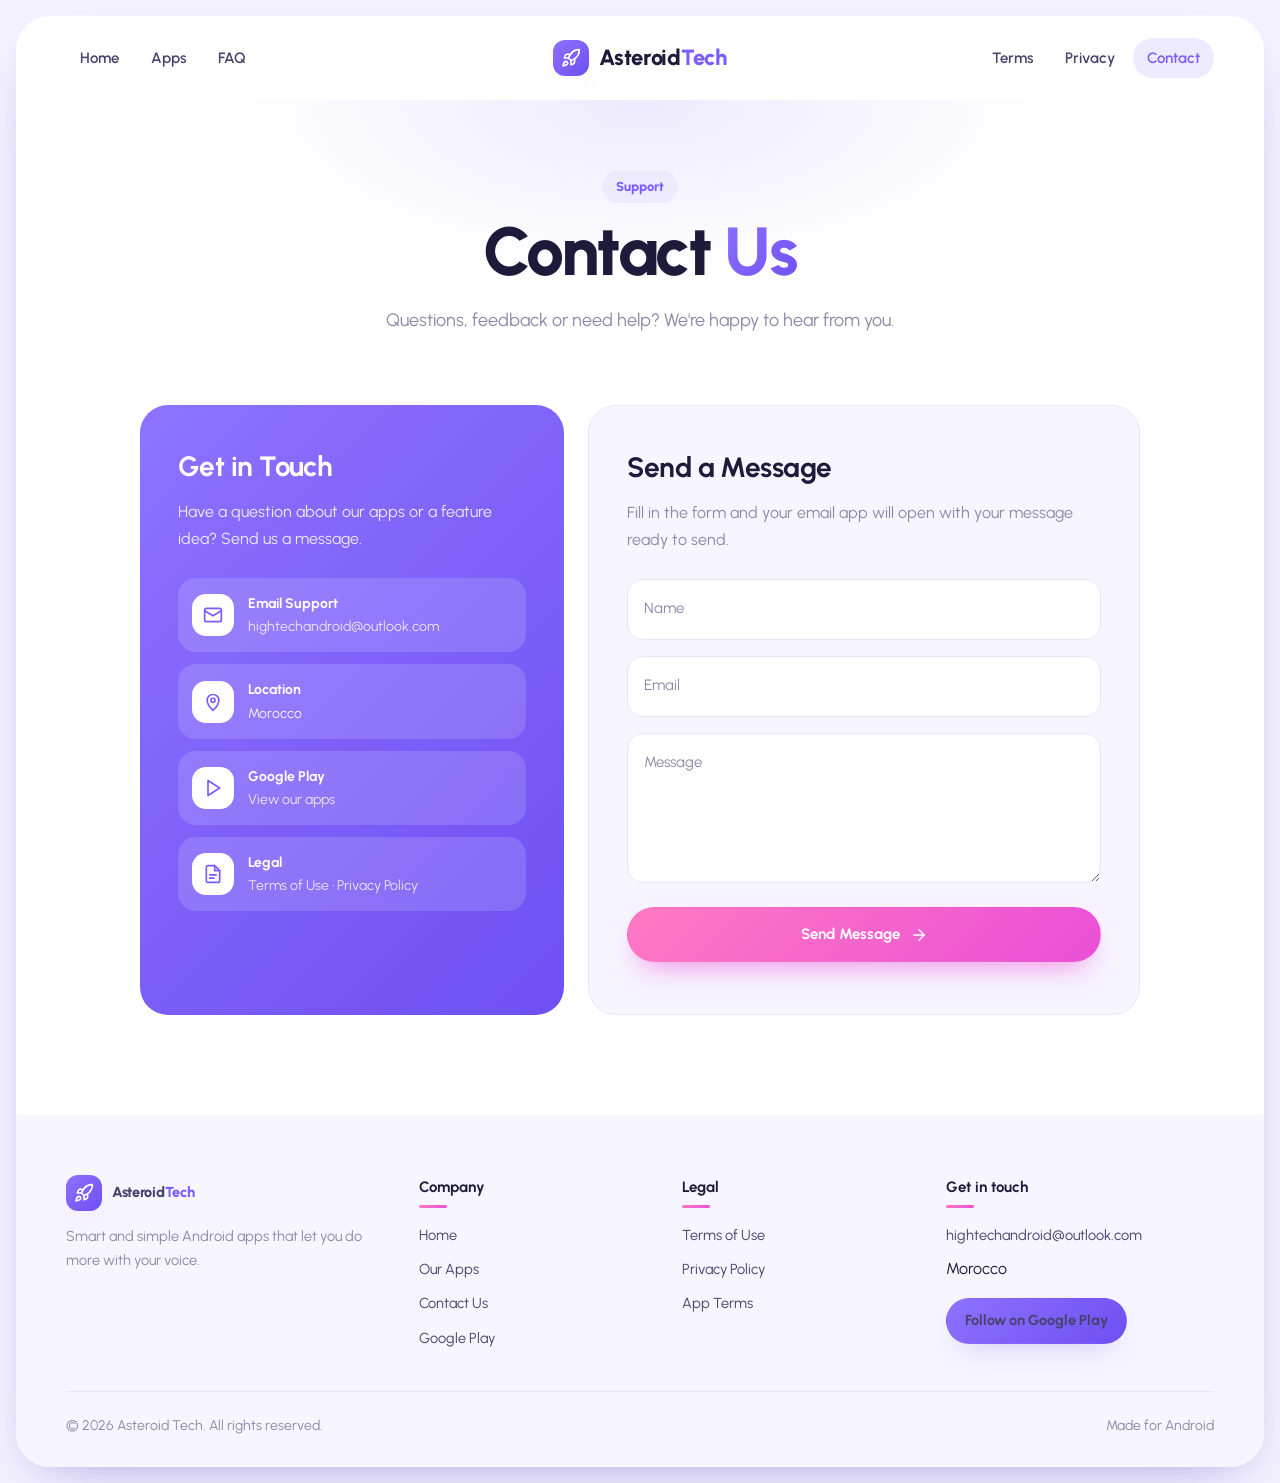
==== contact.html @ f7267354 "Add files via upload" ====
<!DOCTYPE html>
<html lang="en">
<head>
    <meta charset="UTF-8">
    <meta name="viewport" content="width=device-width, initial-scale=1.0">
    <meta name="description" content="Contact Asteroid Tech support.">
    <meta name="theme-color" content="#7b5cff">
    <meta property="og:title" content="Asteroid Tech - Contact Us">
    <meta property="og:description" content="Contact Asteroid Tech support.">
    <meta property="og:type" content="website">
    <title>Asteroid Tech - Contact Us</title>
    <link rel="preconnect" href="https://fonts.googleapis.com">
    <link rel="preconnect" href="https://fonts.gstatic.com" crossorigin>
    <link href="https://fonts.googleapis.com/css2?family=Urbanist:wght@400;500;600;700;800&display=swap" rel="stylesheet">
    <link rel="icon" href="favicon.svg" type="image/svg+xml">
    <link rel="stylesheet" href="style.css">
    <noscript><style>.reveal{opacity:1;transform:none;filter:none}.split .ln>span{transform:none}</style></noscript>
</head>
<body>
<div class="progress"></div>
<div class="frame">

<header>
    <div class="container navbar">
        <nav class="nav-left"><a href="index.html">Home</a><a href="index.html#apps">Apps</a><a href="index.html#faq">FAQ</a></nav>
        <a href="index.html" class="logo" aria-label="Asteroid Tech home"><span class="logo-mark"><svg class="ico" viewBox="0 0 24 24"><path d="M4.5 16.5c-1.5 1.3-2 5-2 5s3.7-.5 5-2c.7-.8.7-2.1-.1-2.9a2.2 2.2 0 0 0-2.9-.1z"/><path d="m12 15-3-3a22 22 0 0 1 2-3.9A12.9 12.9 0 0 1 22 2c0 2.7-.8 7.5-6 11a22.4 22.4 0 0 1-4 2z"/><path d="M9 12H4s.6-3 2-4c1.6-1.1 5 0 5 0M12 15v5s3-.6 4-2c1.1-1.6 0-5 0-5"/></svg></span><span>Asteroid<em>Tech</em></span></a>
        <div class="nav-right"><a href="terms.html">Terms</a><a href="privacy.html">Privacy</a><a href="contact.html" class="active">Contact</a>
            <button class="menu-btn" aria-label="Toggle menu" aria-expanded="false" aria-controls="nav-mobile"><span></span><span></span></button>
        </div>
    </div>
    <nav id="nav-mobile"><ul><li><a href="index.html">Home</a></li><li><a href="index.html#apps">Apps</a></li><li><a href="terms.html">Terms of Use</a></li><li><a href="privacy.html">Privacy Policy</a></li><li><a href="contact.html" class="active">Contact Us</a></li></ul></nav>
</header>

<section class="page-header">
    <span class="eyebrow reveal">Support</span>
    <h1 class="split">Contact <span class="grad">Us</span></h1>
    <p class="reveal" style="--d:.3s">Questions, feedback or need help? We're happy to hear from you.</p>
</section>
<main>
    <section class="contact-section">
        <div class="container contact-wrapper">
            <div class="contact-info reveal">
                <h2>Get in Touch</h2>
                <p>Have a question about our apps or a feature idea? Send us a message.</p>
                <div class="info-item"><span class="ic"><svg class="ico" viewBox="0 0 24 24"><rect x="2" y="4" width="20" height="16" rx="2"/><path d="m22 7-10 6L2 7"/></svg></span><div><h3>Email Support</h3><p><a href="mailto:hightechandroid@outlook.com">hightechandroid@outlook.com</a></p></div></div>
                <div class="info-item"><span class="ic"><svg class="ico" viewBox="0 0 24 24"><path d="M12 22s7-6.2 7-12a7 7 0 1 0-14 0c0 5.8 7 12 7 12z"/><circle cx="12" cy="10" r="2.5"/></svg></span><div><h3>Location</h3><p>Morocco</p></div></div>
                <div class="info-item"><span class="ic"><svg class="ico" viewBox="0 0 24 24"><path d="M6 3l14 9-14 9z"/></svg></span><div><h3>Google Play</h3><p><a href="https://play.google.com/store/apps/dev?id=8295305621930182229" target="_blank" rel="noopener noreferrer">View our apps</a></p></div></div>
                <div class="info-item"><span class="ic"><svg class="ico" viewBox="0 0 24 24"><path d="M14 2H6a2 2 0 0 0-2 2v16a2 2 0 0 0 2 2h12a2 2 0 0 0 2-2V8z"/><path d="M14 2v6h6M8 13h8M8 17h5"/></svg></span><div><h3>Legal</h3><p><a href="terms.html">Terms of Use</a> · <a href="privacy.html">Privacy Policy</a></p></div></div>
            </div>
            <div class="contact-form reveal" style="--d:.12s">
                <h2>Send a Message</h2>
                <p>Fill in the form and your email app will open with your message ready to send.</p>
                <form id="contact-form" data-email="hightechandroid@outlook.com">
                    <div class="form-group"><input type="text" id="name" name="Name" placeholder=" " autocomplete="name" required><label for="name">Name</label></div>
                    <div class="form-group"><input type="email" id="email" name="Email" placeholder=" " autocomplete="email" required><label for="email">Email</label></div>
                    <div class="form-group"><textarea id="message" name="Message" placeholder=" " required></textarea><label for="message">Message</label></div>
                    <button type="submit" class="btn btn-pink">Send Message <svg class="ico" viewBox="0 0 24 24"><path d="M5 12h14M12 5l7 7-7 7"/></svg></button>
                    <p class="form-status" role="status"></p>
                </form>
            </div>
        </div>
    </section>
</main>

<footer>
    <div class="container">
        <div class="footer-top">
            <div><a href="index.html" class="logo" aria-label="Asteroid Tech home"><span class="logo-mark"><svg class="ico" viewBox="0 0 24 24"><path d="M4.5 16.5c-1.5 1.3-2 5-2 5s3.7-.5 5-2c.7-.8.7-2.1-.1-2.9a2.2 2.2 0 0 0-2.9-.1z"/><path d="m12 15-3-3a22 22 0 0 1 2-3.9A12.9 12.9 0 0 1 22 2c0 2.7-.8 7.5-6 11a22.4 22.4 0 0 1-4 2z"/><path d="M9 12H4s.6-3 2-4c1.6-1.1 5 0 5 0M12 15v5s3-.6 4-2c1.1-1.6 0-5 0-5"/></svg></span><span>Asteroid<em>Tech</em></span></a><p>Smart and simple Android apps that let you do more with your voice.</p></div>
            <div><h5>Company</h5><ul>
                <li><a href="index.html">Home</a></li><li><a href="index.html#apps">Our Apps</a></li>
                <li><a href="contact.html">Contact Us</a></li><li><a href="https://play.google.com/store/apps/dev?id=8295305621930182229" target="_blank" rel="noopener noreferrer">Google Play</a></li></ul></div>
            <div><h5>Legal</h5><ul>
                <li><a href="terms.html">Terms of Use</a></li><li><a href="privacy.html">Privacy Policy</a></li>
                <li><a href="terms-phone-control-voice-assistant.html">App Terms</a></li></ul></div>
            <div><h5>Get in touch</h5><ul>
                <li><a href="mailto:hightechandroid@outlook.com">hightechandroid@outlook.com</a></li><li>Morocco</li></ul>
                <a href="https://play.google.com/store/apps/dev?id=8295305621930182229" target="_blank" rel="noopener noreferrer" class="btn btn-p btn-sm" style="margin-top:16px">Follow on Google Play</a></div>
        </div>
        <div class="footer-bottom"><span>© <span class="year">2026</span> Asteroid Tech. All rights reserved.</span><span>Made for Android</span></div>
    </div>
</footer>
</div>
<script src="script.js"></script>
</body>
</html>
---- style.css ----
/* =========================================================
   ASTEROID TECH — lavender UI
   ========================================================= */
:root {
    --bg: #f4f2ff;
    --paper: #ffffff;
    --soft: #f7f5ff;
    --ink: #1d1b3a;
    --ink-2: #45436b;
    --muted: #8b89a8;
    --line: #e9e6fb;
    --p: #7b5cff;
    --p-2: #9b82ff;
    --p-dark: #5b3fe0;
    --p-soft: #eeeaff;
    --pink: #ff5fb0;
    --pink-2: #ff8ac8;
    --grad: linear-gradient(135deg, #8e72ff 0%, #6f4ff2 100%);
    --grad-pink: linear-gradient(135deg, #ff7ac2 0%, #e94fd6 100%);
    --radius: 26px;
    --shadow: 0 30px 70px -30px rgba(91, 63, 224, .35), 0 10px 26px -14px rgba(29, 27, 58, .12);
    --shadow-sm: 0 12px 30px -14px rgba(91, 63, 224, .35);
    --ease: cubic-bezier(.22, 1, .36, 1);
}
* { margin: 0; padding: 0; box-sizing: border-box; }
html { scroll-behavior: smooth; scroll-padding-top: 96px; }
body { font-family: 'Urbanist', system-ui, -apple-system, 'Segoe UI', Roboto, Arial, sans-serif; background: var(--bg); color: var(--ink); line-height: 1.65; overflow-x: hidden; -webkit-font-smoothing: antialiased; }
a { color: inherit; text-decoration: none; }
img { max-width: 100%; display: block; }
ul { list-style: none; }
button { font: inherit; }
::selection { background: var(--p); color: #fff; }
.container { width: min(1180px, 92%); margin-inline: auto; }
.ico { fill: none; stroke: currentColor; stroke-width: 2; stroke-linecap: round; stroke-linejoin: round; }
.frame { width: min(1300px, 100% - 32px); margin: 16px auto; background: var(--paper); border-radius: 34px; box-shadow: var(--shadow); overflow: clip; position: relative; }
.progress { position: fixed; top: 0; left: 0; width: 100%; height: 3px; transform-origin: 0 50%; transform: scaleX(0); background: var(--grad-pink); z-index: 2000; }
.grad { background: var(--grad); -webkit-background-clip: text; background-clip: text; color: transparent; }

/* HEADER */
header { position: sticky; top: 0; z-index: 1000; transition: background .3s, box-shadow .3s; }
header.scrolled { background: rgba(255, 255, 255, .85); -webkit-backdrop-filter: blur(14px); backdrop-filter: blur(14px); box-shadow: 0 1px 0 var(--line); }
.navbar { min-height: 84px; display: grid; grid-template-columns: 1fr auto 1fr; align-items: center; gap: 20px; }
.nav-left, .nav-right { display: flex; gap: 4px; }
.nav-right { justify-content: flex-end; align-items: center; }
.nav-left a, .nav-right a:not(.btn) { padding: 8px 14px; font-size: 15px; font-weight: 600; color: var(--ink-2); border-radius: 999px; transition: .25s; }
.nav-left a:hover, .nav-right a:not(.btn):hover { color: var(--p); }
.nav-left a.active, .nav-right a.active { color: var(--p); background: var(--p-soft); }
.logo { display: flex; align-items: center; gap: 10px; font-size: 22px; font-weight: 800; letter-spacing: -.3px; }
.logo-mark { width: 36px; height: 36px; border-radius: 12px; display: grid; place-items: center; background: var(--grad); color: #fff; box-shadow: var(--shadow-sm); transition: transform .5s var(--ease); }
.logo-mark svg { width: 20px; height: 20px; }
.logo:hover .logo-mark { transform: rotate(-14deg); }
.logo em { font-style: normal; color: var(--p); }
.menu-btn { display: none; width: 44px; height: 44px; border-radius: 14px; border: 1px solid var(--line); background: var(--paper); cursor: pointer; position: relative; }
.menu-btn span { position: absolute; left: 12px; right: 12px; height: 2px; background: var(--ink); border-radius: 2px; transition: .3s var(--ease); }
.menu-btn span:first-child { top: 17px; } .menu-btn span:last-child { top: 25px; }
.menu-btn.open span:first-child { top: 21px; transform: rotate(45deg); }
.menu-btn.open span:last-child { top: 21px; transform: rotate(-45deg); }
#nav-mobile { display: none; }

/* BUTTONS */
.btn { display: inline-flex; align-items: center; justify-content: center; gap: 10px; padding: 14px 26px; border-radius: 999px; border: 1px solid transparent; font-size: 15px; font-weight: 700; cursor: pointer; transition: transform .3s var(--ease), box-shadow .3s, background .3s, color .3s, border-color .3s; }
.btn svg { width: 18px; height: 18px; transition: transform .3s var(--ease); }
.btn:hover svg { transform: translateX(3px); }
.btn-pink { background: var(--grad-pink); color: #fff; box-shadow: 0 14px 30px -12px rgba(233, 79, 214, .7); }
.btn-pink:hover { transform: translateY(-3px); box-shadow: 0 20px 36px -12px rgba(233, 79, 214, .8); }
.btn-p { background: var(--grad); color: #fff; box-shadow: var(--shadow-sm); }
.btn-p:hover { transform: translateY(-3px); }
.btn-white { background: #fff; color: var(--p); }
.btn-white:hover { transform: translateY(-3px); }
.btn-line { border-color: var(--line); color: var(--ink); background: #fff; }
.btn-line:hover { border-color: var(--p); color: var(--p); transform: translateY(-3px); }
.btn-sm { padding: 10px 18px; font-size: 14px; }

/* REVEAL */
.reveal { opacity: 0; transform: translateY(34px); filter: blur(6px); transition: opacity 1s var(--ease), transform 1s var(--ease), filter 1s var(--ease); transition-delay: var(--d, 0s); }
.reveal.in { opacity: 1; transform: none; filter: none; }
.split .ln { display: block; overflow: hidden; padding-bottom: .06em; }
.split .ln > span { display: inline-block; transform: translateY(110%); transition: transform 1.1s var(--ease); transition-delay: calc(var(--i) * .12s + .1s); }
.split.in .ln > span { transform: none; }

/* HERO */
.hero { position: relative; padding: 50px 0 0; overflow: hidden; }
.hero-bg { position: absolute; left: 3%; right: 3%; bottom: 40px; height: 52%; border-radius: 40px; background: var(--grad); clip-path: polygon(0 26%, 100% 0, 100% 100%, 0 100%); }
.hero-bg::after { content: ""; position: absolute; inset: 0; background: radial-gradient(500px 260px at 80% 30%, rgba(255, 255, 255, .22), transparent 70%), radial-gradient(400px 200px at 10% 100%, rgba(255, 95, 176, .25), transparent 70%); }
.hero-grid { position: relative; display: grid; grid-template-columns: 1.05fr 1fr; gap: 40px; align-items: start; z-index: 1; }
.hero-side { position: absolute; left: -40px; top: 40px; display: grid; gap: 22px; color: var(--muted); }
.hero h1 { font-size: clamp(42px, 6vw, 74px); line-height: 1.04; letter-spacing: -.035em; font-weight: 800; margin-bottom: 22px; }
.hero .lead { max-width: 440px; color: var(--muted); font-size: 18px; margin-bottom: 32px; }
.hero-actions { display: flex; gap: 14px; flex-wrap: wrap; align-items: center; }
.rate-chip { display: inline-flex; align-items: center; gap: 8px; padding: 9px 14px; border-radius: 14px; background: #fff; box-shadow: var(--shadow-sm); font-size: 14px; font-weight: 700; }
.rate-chip svg { width: 18px; height: 18px; }
.rate-chip .st { fill: #ffb703; stroke: none; }
.rate-chip small { color: var(--muted); font-weight: 600; }
.hero-features { display: grid; grid-template-columns: repeat(2, minmax(0, 1fr)); gap: 30px; margin-top: 150px; padding-bottom: 70px; color: #fff; max-width: 520px; }
.hf i { width: 48px; height: 48px; border-radius: 14px; display: grid; place-items: center; background: rgba(255, 255, 255, .18); margin-bottom: 14px; }
.hf i svg { width: 22px; height: 22px; }
.hf h3 { font-size: 18px; margin-bottom: 4px; }
.hf p { font-size: 14px; opacity: .8; }

.phone-stage { position: relative; height: 640px; }
.phone { position: absolute; left: 50%; top: 10px; width: 270px; height: 560px; margin-left: -135px; border-radius: 42px; padding: 10px; background: #fff; box-shadow: 0 40px 80px -30px rgba(91, 63, 224, .6), 0 0 0 1px var(--line); animation: bob 7s ease-in-out infinite; transition: transform .2s linear; }
@keyframes bob { 0%, 100% { translate: 0 0; } 50% { translate: 0 -14px; } }
.screen { width: 100%; height: 100%; border-radius: 34px; background: var(--soft); padding: 22px 16px 16px; overflow: hidden; position: relative; }
.scr-top { display: flex; justify-content: space-between; align-items: center; margin-bottom: 14px; font-size: 13px; font-weight: 800; }
.scr-top span { color: var(--p); }
.scr-top i { width: 30px; height: 30px; border-radius: 50%; overflow: hidden; }
.scr-top i img, .scr-top i .fb { width: 100%; height: 100%; }
.scr-hello { font-size: 13px; color: var(--muted); }
.scr-hello b { display: block; font-size: 19px; color: var(--ink); }
.scr-card { margin: 14px 0; padding: 16px; border-radius: 20px; background: var(--grad); color: #fff; position: relative; overflow: hidden; }
.scr-card::after { content: ""; position: absolute; right: -20px; top: -20px; width: 90px; height: 90px; border-radius: 50%; background: rgba(255, 255, 255, .15); }
.scr-card small { font-size: 11px; opacity: .85; }
.scr-card b { display: block; font-size: 15px; line-height: 1.25; margin: 4px 0 10px; }
.wave { display: flex; gap: 3px; align-items: center; height: 26px; }
.wave span { width: 4px; border-radius: 4px; background: #fff; animation: wave 1.1s ease-in-out infinite; animation-delay: calc(var(--i) * -.13s); }
@keyframes wave { 0%, 100% { height: 6px; } 50% { height: 24px; } }
.scr-list { display: grid; gap: 8px; }
.cmd { display: flex; align-items: center; gap: 10px; padding: 9px 10px; border-radius: 14px; background: #fff; font-size: 12px; font-weight: 700; }
.cmd i { width: 30px; height: 30px; border-radius: 10px; display: grid; place-items: center; background: var(--p-soft); color: var(--p); flex: none; }
.cmd i svg { width: 15px; height: 15px; }
.cmd small { display: block; color: var(--muted); font-weight: 600; font-size: 10.5px; }
.cmd em { margin-left: auto; font-style: normal; font-size: 10px; color: #22c55e; font-weight: 800; }
.mic { position: absolute; left: 50%; bottom: 18px; width: 56px; height: 56px; margin-left: -28px; border-radius: 50%; display: grid; place-items: center; background: var(--grad-pink); color: #fff; box-shadow: 0 0 0 0 rgba(255, 95, 176, .5); animation: ring 2.2s infinite; }
.mic svg { width: 24px; height: 24px; }
@keyframes ring { 0% { box-shadow: 0 0 0 0 rgba(255, 95, 176, .55); } 80%, 100% { box-shadow: 0 0 0 18px rgba(255, 95, 176, 0); } }
.float { position: absolute; z-index: 2; padding: 14px; border-radius: 18px; background: #fff; box-shadow: var(--shadow); animation: bob 6s ease-in-out infinite; }
.float h5 { font-size: 13px; margin-bottom: 6px; }
.float p { font-size: 11.5px; color: var(--muted); line-height: 1.45; }
.float.f1 { right: -34px; top: 70px; width: 180px; animation-delay: -2s; }
.float.f2 { right: -34px; top: 250px; width: 200px; animation-delay: -4s; }
.float.f2 li { display: flex; gap: 8px; align-items: center; font-size: 11.5px; color: var(--ink-2); padding: 4px 0; border-bottom: 1px dashed var(--line); }
.float.f2 li:last-child { border: 0; }
.float.f2 li::before { content: ""; width: 12px; height: 12px; border-radius: 4px; border: 2px solid var(--p); flex: none; }
.float.f3 { left: -10px; top: 170px; display: flex; align-items: center; gap: 8px; padding: 10px 14px; font-size: 14px; font-weight: 800; animation-delay: -1s; }
.float.f3 svg { width: 18px; height: 18px; fill: #ffb703; stroke: none; }
.dl-strip { position: absolute; right: 0; bottom: 0; z-index: 2; display: flex; align-items: center; gap: 14px; color: #fff; }
.stack { display: flex; }
.stack span { width: 38px; height: 38px; border-radius: 50%; border: 3px solid #fff; margin-left: -10px; display: grid; place-items: center; font-size: 12px; font-weight: 800; color: #fff; background: var(--pink); }
.stack span:nth-child(2) { background: #ffb703; } .stack span:nth-child(3) { background: #22c55e; } .stack span:nth-child(4) { background: #fff; color: var(--p); }
.dl-strip b { display: block; font-size: 15px; }
.dl-strip small { opacity: .8; font-size: 13px; }

/* SECTIONS */
.section { padding: 110px 0; position: relative; }
.eyebrow { display: inline-flex; align-items: center; gap: 8px; margin-bottom: 12px; padding: 6px 14px; border-radius: 999px; background: var(--p-soft); font-size: 13px; font-weight: 800; color: var(--p); }
.h2 { font-size: clamp(32px, 4.4vw, 50px); line-height: 1.1; letter-spacing: -.03em; font-weight: 800; }
.sub { color: var(--muted); font-size: 17px; max-width: 540px; }
.center { text-align: center; }
.center .sub { margin: 14px auto 0; }

/* stats + features */
.info-grid { display: grid; grid-template-columns: 1.1fr .8fr 1.2fr; gap: 50px; align-items: center; }
.task-card { position: relative; padding: 22px; border-radius: 24px; background: #fff; box-shadow: var(--shadow); }
.task-wrap { position: relative; padding: 30px 0 30px 40px; }
.task-wrap::before { content: ""; position: absolute; left: 0; top: 0; width: 70%; height: 100%; border-radius: 30px; background: linear-gradient(160deg, #ffe4f3, var(--p-soft)); }
.task-card h4 { display: flex; justify-content: space-between; font-size: 14px; margin-bottom: 12px; }
.task-card h4 span { color: var(--p); font-size: 12px; }
.task-card li { display: flex; gap: 10px; align-items: center; padding: 10px 0; border-bottom: 1px solid var(--line); font-size: 13.5px; font-weight: 600; color: var(--ink-2); }
.task-card li:last-child { border: 0; }
.task-card li i { width: 18px; height: 18px; border-radius: 6px; border: 2px solid var(--p); display: grid; place-items: center; flex: none; }
.task-card li.done i { background: var(--p); }
.task-card li.done i::after { content: ""; width: 6px; height: 3px; border: solid #fff; border-width: 0 0 2px 2px; transform: rotate(-45deg) translate(1px, -1px); }
.task-badge { position: absolute; left: 6px; top: 50%; translate: 0 -50%; width: 58px; height: 58px; border-radius: 18px; background: var(--grad); color: #fff; display: grid; place-items: center; transform: rotate(-12deg); box-shadow: var(--shadow-sm); z-index: 2; }
.task-badge svg { width: 26px; height: 26px; }
.bars { position: absolute; right: -10px; bottom: -6px; display: flex; gap: 4px; align-items: flex-end; padding: 12px; border-radius: 16px; background: #fff; box-shadow: var(--shadow-sm); z-index: 2; }
.bars span { width: 7px; border-radius: 3px; background: var(--p-2); }
.bars span:nth-child(odd) { background: var(--pink-2); }
.big-stats { display: grid; gap: 40px; }
.big-stats b { display: block; font-size: clamp(36px, 4vw, 48px); font-weight: 800; letter-spacing: -.03em; line-height: 1; }
.big-stats span { color: var(--muted); font-size: 15px; }
.feat-list { display: grid; gap: 26px; }
.feat-list h3 { font-size: 18px; margin-bottom: 4px; display: flex; align-items: center; gap: 10px; }
.feat-list h3 i { width: 30px; height: 30px; border-radius: 10px; display: grid; place-items: center; background: var(--p-soft); color: var(--p); }
.feat-list h3 i svg { width: 16px; height: 16px; }
.feat-list p { color: var(--muted); font-size: 15px; }

/* apps */
.apps-grid { display: grid; grid-template-columns: repeat(4, minmax(0, 1fr)); gap: 22px; margin-top: 56px; }
.app-card { position: relative; display: flex; flex-direction: column; border-radius: var(--radius); background: #fff; border: 1px solid var(--line); overflow: hidden; transition: transform .5s var(--ease), box-shadow .5s var(--ease), opacity 1s var(--ease), filter 1s var(--ease); }
.app-card.in:hover { transform: translateY(-10px); box-shadow: var(--shadow); }
.app-cover { position: relative; height: 150px; background: var(--grad); display: grid; place-items: center; overflow: hidden; }
.app-cover::before { content: ""; position: absolute; width: 220px; height: 220px; border-radius: 50%; background: rgba(255, 255, 255, .12); right: -80px; top: -90px; }
.app-cover .ai { width: 84px; height: 84px; border-radius: 24px; overflow: hidden; box-shadow: 0 18px 30px -12px rgba(29, 27, 58, .5); transition: transform .6s var(--ease); position: relative; background: #fff; }
.app-cover .ai img, .app-cover .ai .fb { width: 100%; height: 100%; object-fit: cover; font-size: 26px; }
.app-card:hover .ai { transform: rotate(-8deg) scale(1.06); }
.app-card.soon .app-cover { background: linear-gradient(135deg, #c9bdff, #a48cff); }
.app-card.soon .ai { filter: grayscale(.15); }
.app-body { padding: 22px; display: flex; flex-direction: column; flex: 1; }
.app-meta { display: flex; gap: 8px; align-items: center; margin-bottom: 10px; font-size: 12px; color: var(--muted); font-weight: 600; }
.tag { padding: 3px 10px; border-radius: 6px; border: 1px solid #f5c6e5; color: var(--pink); background: #fff3fa; font-size: 11px; font-weight: 800; letter-spacing: .04em; text-transform: uppercase; }
.tag.live { border-color: #c4f0d4; color: #16a34a; background: #effbf3; }
.app-body h3 { font-size: 18px; line-height: 1.25; margin-bottom: 8px; }
.app-body p { color: var(--muted); font-size: 14.5px; flex: 1; margin-bottom: 18px; }
.app-links { display: flex; gap: 8px; }
.play-button { flex: 1; display: flex; align-items: center; justify-content: center; gap: 8px; padding: 11px 14px; border-radius: 999px; background: var(--grad); color: #fff; font-size: 13.5px; font-weight: 700; transition: transform .3s var(--ease); }
.play-button:hover { transform: translateY(-2px); }
.play-button svg { width: 15px; height: 15px; }
.play-button.disabled { background: var(--p-soft); color: var(--p); pointer-events: none; }
.terms-mini { display: grid; place-items: center; width: 42px; border-radius: 50%; border: 1px solid var(--line); color: var(--muted); transition: .3s; }
.terms-mini:hover { color: var(--p); border-color: var(--p); }
.terms-mini svg { width: 16px; height: 16px; }
.soon-badge { position: absolute; top: 14px; right: 14px; padding: 5px 12px; border-radius: 999px; background: #fff; color: var(--p); font-size: 12px; font-weight: 800; box-shadow: var(--shadow-sm); z-index: 1; animation: pulse 2s ease-in-out infinite; }
@keyframes pulse { 50% { transform: scale(1.06); } }
.fb { display: grid; place-items: center; color: #fff; font-weight: 800; background: var(--grad); }

/* review / rating band */
.rating-band { display: grid; grid-template-columns: 1fr 1.2fr; gap: 60px; align-items: center; }
.rating-visual { position: relative; aspect-ratio: 1.2; }
.rating-visual .blob { position: absolute; inset: 10% 20% 10% 0; border-radius: 30px; background: linear-gradient(160deg, #ff8ac8, #a48cff); transform: rotate(-4deg); }
.rating-visual .card { position: absolute; right: 8%; top: 22%; width: 52%; padding: 22px; border-radius: 24px; background: var(--grad); color: #fff; box-shadow: var(--shadow); }
.rating-visual .card .row { display: flex; gap: 6px; margin: 8px 0; }
.rating-visual .card .row svg { width: 22px; height: 22px; fill: #ffd166; stroke: none; }
.rating-visual .card b { font-size: 42px; line-height: 1; }
.rating-visual .card small { display: block; opacity: .85; }
.rating-visual .big-icon { position: absolute; left: 10%; top: 18%; width: 34%; aspect-ratio: 1; border-radius: 30px; overflow: hidden; box-shadow: var(--shadow); transform: rotate(-8deg); background: #fff; }
.rating-visual .big-icon img, .rating-visual .big-icon .fb { width: 100%; height: 100%; object-fit: cover; font-size: 34px; }
.rating-visual .pill-float { position: absolute; left: 4%; bottom: 14%; padding: 10px 16px; border-radius: 16px; background: #fff; box-shadow: var(--shadow-sm); font-size: 14px; font-weight: 800; animation: bob 6s ease-in-out infinite; }
.quote-mark { font-size: 70px; line-height: .6; color: var(--p); font-weight: 800; }
.rating-band blockquote { font-size: 22px; font-weight: 600; line-height: 1.5; color: var(--ink-2); margin: 18px 0; }
.rating-band cite { font-style: normal; font-weight: 700; }

/* FAQ */
.faq { max-width: 820px; margin: 50px auto 0; display: grid; gap: 12px; }
.faq details { border-radius: 20px; background: var(--soft); border: 1px solid var(--line); transition: background .3s, box-shadow .3s; }
.faq details[open] { background: #fff; box-shadow: var(--shadow-sm); }
.faq summary { list-style: none; cursor: pointer; display: flex; justify-content: space-between; align-items: center; gap: 20px; padding: 20px 24px; font-size: 17px; font-weight: 700; }
.faq summary::-webkit-details-marker { display: none; }
.faq summary i { flex: none; width: 32px; height: 32px; border-radius: 50%; display: grid; place-items: center; background: #fff; color: var(--p); transition: transform .4s var(--ease), background .3s, color .3s; }
.faq summary i svg { width: 16px; height: 16px; }
.faq details[open] summary i { transform: rotate(45deg); background: var(--p); color: #fff; }
.faq .ans { padding: 0 24px 22px; color: var(--muted); font-size: 15.5px; }

/* CTA */
.cta { position: relative; overflow: hidden; display: grid; grid-template-columns: 1fr 1.3fr; gap: 30px; align-items: center; padding: 50px clamp(28px, 5vw, 60px); border-radius: 36px; background: var(--grad); color: #fff; }
.cta::before { content: ""; position: absolute; right: -100px; top: -140px; width: 420px; height: 420px; border-radius: 50%; background: rgba(255, 255, 255, .1); }
.cta .h2 { color: #fff; position: relative; }
.cta .h2 em { font-style: normal; color: #ffd1ec; }
.cta p { opacity: .85; margin: 14px 0 26px; position: relative; max-width: 460px; }
.cta-phone { position: relative; height: 260px; }
.cta-phone .phone { width: 180px; height: 360px; margin-left: -90px; top: -20px; transform: rotate(-14deg); border-radius: 32px; padding: 8px; }
.cta-phone .screen { border-radius: 26px; padding: 16px 12px; }

/* INNER PAGE HEADER */
.page-header { position: relative; padding: 70px 0 60px; text-align: center; overflow: hidden; }
.page-header::before { content: ""; position: absolute; left: 3%; right: 3%; top: 0; bottom: 0; border-radius: 36px; background: radial-gradient(600px 260px at 50% 0, var(--p-soft), transparent 70%); }
.page-header > * { position: relative; }
.page-header h1 { font-size: clamp(40px, 6.4vw, 68px); letter-spacing: -.035em; line-height: 1.06; margin-bottom: 14px; font-weight: 800; }
.page-header p { color: var(--muted); font-size: 18px; max-width: 600px; margin: 0 auto; }
.page-header .app-hero-icon { width: 96px; height: 96px; border-radius: 28px; overflow: hidden; margin: 0 auto 22px; box-shadow: var(--shadow); }
.page-header .app-hero-icon img, .page-header .app-hero-icon .fb { width: 100%; height: 100%; object-fit: cover; font-size: 28px; }
.crumbs { display: inline-flex; gap: 8px; align-items: center; font-size: 13px; color: var(--muted); margin-bottom: 18px; }
.crumbs a:hover { color: var(--p); }
.meta-row { display: flex; justify-content: center; gap: 10px; flex-wrap: wrap; margin-top: 22px; }
.pill { display: inline-flex; align-items: center; gap: 6px; padding: 7px 13px; border-radius: 999px; background: #fff; border: 1px solid var(--line); font-size: 13px; font-weight: 700; }
.pill svg { width: 14px; height: 14px; color: var(--p); }

/* CONTACT */
.contact-section { padding: 10px 0 100px; }
.contact-wrapper { display: grid; grid-template-columns: minmax(0, 1fr) minmax(0, 1.3fr); gap: 24px; max-width: 1000px; margin: auto; }
.contact-info, .contact-form { padding: 38px; border-radius: 28px; border: 1px solid var(--line); background: var(--soft); }
.contact-info { background: var(--grad); color: #fff; border: 0; }
.contact-info h2, .contact-form h2 { font-size: 28px; letter-spacing: -.02em; margin-bottom: 10px; }
.contact-info > p { opacity: .85; margin-bottom: 26px; }
.contact-form > p { color: var(--muted); margin-bottom: 26px; }
.info-item { display: flex; gap: 14px; align-items: center; padding: 14px; margin-bottom: 12px; border-radius: 18px; background: rgba(255, 255, 255, .14); transition: transform .3s var(--ease), background .3s; }
.info-item:hover { transform: translateX(6px); background: rgba(255, 255, 255, .22); }
.info-item .ic { flex: none; width: 42px; height: 42px; border-radius: 14px; display: grid; place-items: center; background: #fff; color: var(--p); }
.info-item .ic svg { width: 20px; height: 20px; }
.info-item h3 { font-size: 14px; }
.info-item p, .info-item a { font-size: 14px; opacity: .9; word-break: break-word; }
.form-group { position: relative; margin-bottom: 16px; }
.form-group input, .form-group textarea { width: 100%; padding: 24px 16px 10px; border-radius: 16px; border: 1px solid var(--line); background: #fff; color: var(--ink); font: inherit; font-size: 15px; outline: none; transition: .25s; }
.form-group textarea { min-height: 150px; resize: vertical; }
.form-group label { position: absolute; left: 17px; top: 17px; font-size: 15px; color: var(--muted); pointer-events: none; transform-origin: left top; transition: .22s var(--ease); }
.form-group input:focus, .form-group textarea:focus { border-color: var(--p); box-shadow: 0 0 0 4px rgba(123, 92, 255, .12); }
.form-group input:focus + label, .form-group input:not(:placeholder-shown) + label, .form-group textarea:focus + label, .form-group textarea:not(:placeholder-shown) + label { transform: translateY(-10px) scale(.78); color: var(--p); }
.contact-form .btn { width: 100%; }
.form-status { margin-top: 14px; text-align: center; font-size: 14px; color: #16a34a; opacity: 0; transition: opacity .4s; }
.form-status.show { opacity: 1; }

/* LEGAL */
.legal-section { padding: 10px 0 100px; }
.legal-layout { display: grid; grid-template-columns: 250px minmax(0, 1fr); gap: 36px; align-items: start; }
.legal-layout > * { min-width: 0; }
.toc { position: sticky; top: 100px; padding: 20px; border-radius: 22px; border: 1px solid var(--line); background: var(--soft); }
.toc h4 { margin-bottom: 10px; font-size: 12px; letter-spacing: .14em; text-transform: uppercase; color: var(--muted); }
.toc a { display: block; padding: 8px 12px; border-radius: 12px; font-size: 14px; font-weight: 600; color: var(--muted); transition: .2s; }
.toc a:hover { color: var(--ink); }
.toc a.active { color: #fff; background: var(--grad); }
.legal-content { display: grid; gap: 16px; min-width: 0; }
.notice { padding: 26px 30px; border-radius: 24px; background: linear-gradient(135deg, var(--p-soft), #fff6fb); border: 1px solid #e0d9ff; overflow-wrap: anywhere; }
.notice p { margin-bottom: 12px; color: var(--ink-2); font-size: 15px; }
.notice p:last-child { margin-bottom: 0; }
.notice p.caps { font-size: 13px; font-weight: 700; color: var(--ink); }
.notice code { word-break: break-all; }
.policy-card { padding: 32px; border-radius: 24px; border: 1px solid var(--line); background: #fff; transition: border-color .3s, box-shadow .3s; overflow-wrap: anywhere; }
.policy-card:hover { box-shadow: var(--shadow-sm); }
.policy-card h2 { display: flex; align-items: center; gap: 12px; margin-bottom: 16px; font-size: 22px; letter-spacing: -.02em; }
.policy-card h2 .n { padding: 4px 9px; border-radius: 9px; background: var(--p-soft); font-size: 12px; font-weight: 800; color: var(--p); }
.policy-card p, .policy-card li { color: var(--ink-2); font-size: 15.5px; }
.policy-card p { margin-bottom: 12px; }
.policy-card p:last-child { margin-bottom: 0; }
.policy-card ul { margin: 4px 0 12px; display: grid; gap: 8px; }
.policy-card li { position: relative; padding-left: 22px; }
.policy-card li::before { content: ""; position: absolute; left: 4px; top: .62em; width: 7px; height: 7px; border-radius: 50%; background: var(--pink); }
.link { color: var(--p); border-bottom: 1px solid rgba(123, 92, 255, .3); }
.link:hover { border-bottom-color: var(--p); }
.terms-list { display: grid; grid-template-columns: repeat(2, minmax(0, 1fr)); gap: 14px; }
.terms-item { display: flex; align-items: center; gap: 16px; padding: 16px; border-radius: 20px; border: 1px solid var(--line); background: var(--soft); transition: transform .4s var(--ease), box-shadow .4s, background .3s; }
a.terms-item:hover { transform: translateY(-4px); background: #fff; box-shadow: var(--shadow-sm); }
.terms-item.soon { opacity: .7; border-style: dashed; }
.terms-item .ti { flex: none; width: 54px; height: 54px; border-radius: 16px; overflow: hidden; }
.terms-item .ti img, .terms-item .ti .fb { width: 100%; height: 100%; object-fit: cover; }
.terms-item b { display: block; font-size: 15.5px; line-height: 1.25; }
.terms-item small { font-size: 13px; color: var(--muted); }
.terms-item .go { margin-left: auto; flex: none; width: 36px; height: 36px; border-radius: 50%; display: grid; place-items: center; background: #fff; border: 1px solid var(--line); transition: .3s var(--ease); }
a.terms-item:hover .go { background: var(--p); color: #fff; border-color: var(--p); transform: rotate(-45deg); }
.terms-item .go svg { width: 16px; height: 16px; }
.terms-item .soon-tag { margin-left: auto; font-size: 12px; font-weight: 800; color: var(--p); }
.back-link { display: inline-flex; align-items: center; gap: 8px; font-size: 14px; font-weight: 700; color: var(--p); margin-top: 6px; }
.back-link svg { width: 16px; height: 16px; }

/* FOOTER */
footer { padding: 60px 0 30px; background: var(--soft); }
.footer-top { display: grid; grid-template-columns: 1.4fr 1fr 1fr 1.2fr; gap: 40px; padding-bottom: 40px; border-bottom: 1px solid var(--line); }
.footer-top p { color: var(--muted); font-size: 14.5px; margin-top: 14px; max-width: 300px; }
.footer-top h5 { font-size: 15px; margin-bottom: 14px; position: relative; padding-bottom: 8px; }
.footer-top h5::after { content: ""; position: absolute; left: 0; bottom: 0; width: 28px; height: 3px; border-radius: 3px; background: var(--grad-pink); }
.footer-top ul { display: grid; gap: 8px; }
.footer-top a { font-size: 14.5px; color: var(--ink-2); transition: color .2s; }
.footer-top a:hover { color: var(--p); }
.footer-bottom { display: flex; justify-content: space-between; gap: 20px; flex-wrap: wrap; padding-top: 22px; font-size: 14px; color: var(--muted); }

/* RESPONSIVE */
@media (max-width: 1080px) {
    .apps-grid { grid-template-columns: repeat(2, minmax(0, 1fr)); }
    .info-grid { grid-template-columns: minmax(0, 1fr) minmax(0, 1fr); }
    .info-grid .task-wrap { grid-column: 1 / -1; max-width: 520px; }
    .footer-top { grid-template-columns: 1fr 1fr; }
}
@media (max-width: 980px) {
    .hero-grid, .rating-band, .cta, .legal-layout { grid-template-columns: minmax(0, 1fr); }
    .hero-features { margin-top: 30px; color: var(--ink); padding-bottom: 0; }
    .hf i { background: var(--p-soft); color: var(--p); }
    .hf p { color: var(--muted); opacity: 1; }
    .phone-stage { height: 620px; }
    .phone-stage { height: auto; padding-top: 590px; padding-bottom: 20px; }
    .dl-strip { position: relative; right: auto; bottom: auto; justify-content: center; }
    .hero-bg { bottom: 110px; height: 560px; }
    .dl-strip { color: var(--ink); }
    .dl-strip small { color: var(--muted); opacity: 1; }
    .toc { position: sticky; top: 84px; z-index: 20; padding: 8px; background: rgba(255, 255, 255, .94); }
    .toc h4 { display: none; }
    .toc nav { display: flex; gap: 4px; overflow-x: auto; scrollbar-width: none; max-width: 100%; }
    .toc nav::-webkit-scrollbar { display: none; }
    .toc a { white-space: nowrap; }
    .cta-phone { display: none; }
}
@media (max-width: 860px) {
    .navbar { grid-template-columns: 1fr auto; }
    .nav-left, .nav-right a:not(.btn) { display: none; }
    .nav-right .btn { display: none; }
    .menu-btn { display: block; }
    #nav-mobile { display: block; position: absolute; top: 84px; left: 4%; right: 4%; opacity: 0; visibility: hidden; transform: translateY(-10px); transition: .3s var(--ease); }
    #nav-mobile.open { opacity: 1; visibility: visible; transform: none; }
    #nav-mobile ul { display: grid; padding: 10px; border-radius: 22px; background: #fff; box-shadow: var(--shadow); }
    #nav-mobile a { display: block; padding: 13px 16px; border-radius: 14px; font-weight: 700; }
    #nav-mobile a.active { background: var(--p-soft); color: var(--p); }
}
@media (max-width: 760px) {
    .frame { width: 100%; margin: 0; border-radius: 0; }
    .section { padding: 80px 0; }
    .apps-grid, .terms-list, .info-grid, .hero-features, .contact-wrapper { grid-template-columns: minmax(0, 1fr); }
    .hero-bg { left: 0; right: 0; border-radius: 30px; }
    .float.f1 { display: none; }
    .float.f2 { display: none; }
    .float.f3 { left: 0; }
    .contact-info, .contact-form { padding: 26px 20px; }
    .policy-card { padding: 24px 20px; }
    .notice { padding: 22px 20px; }
    .footer-top { grid-template-columns: minmax(0, 1fr); }
    .rating-band blockquote { font-size: 19px; }
}
@media (prefers-reduced-motion: reduce) {
    *, *::before, *::after { animation: none !important; transition: none !important; }
    .reveal { opacity: 1; transform: none; filter: none; }
    .split .ln > span { transform: none; }
    html { scroll-behavior: auto; }
}
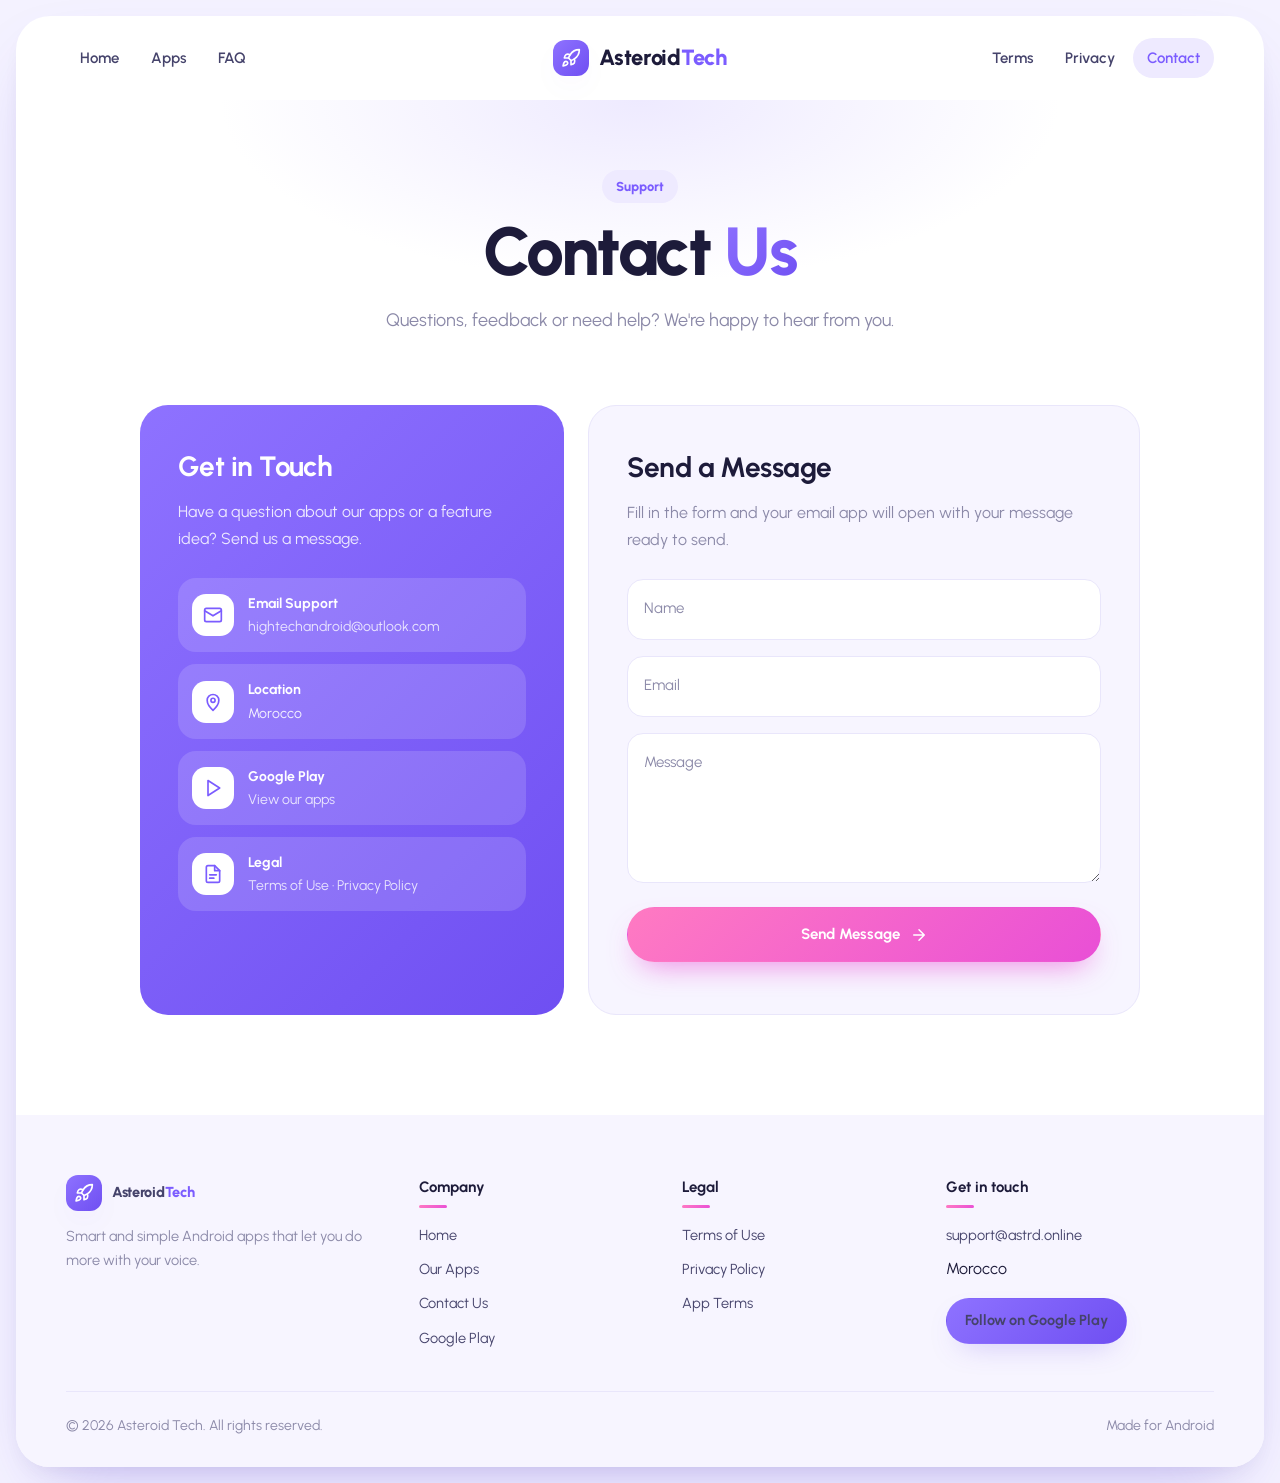
==== commit 518f0765: "Update contact.html" ====
--- a/contact.html
+++ b/contact.html
@@ -50,7 +50,7 @@
             <div class="contact-form reveal" style="--d:.12s">
                 <h2>Send a Message</h2>
                 <p>Fill in the form and your email app will open with your message ready to send.</p>
-                <form id="contact-form" data-email="hightechandroid@outlook.com">
+                <form id="contact-form" data-email="support@astrd.online">
                     <div class="form-group"><input type="text" id="name" name="Name" placeholder=" " autocomplete="name" required><label for="name">Name</label></div>
                     <div class="form-group"><input type="email" id="email" name="Email" placeholder=" " autocomplete="email" required><label for="email">Email</label></div>
                     <div class="form-group"><textarea id="message" name="Message" placeholder=" " required></textarea><label for="message">Message</label></div>
@@ -73,7 +73,7 @@
                 <li><a href="terms.html">Terms of Use</a></li><li><a href="privacy.html">Privacy Policy</a></li>
                 <li><a href="terms-phone-control-voice-assistant.html">App Terms</a></li></ul></div>
             <div><h5>Get in touch</h5><ul>
-                <li><a href="mailto:hightechandroid@outlook.com">hightechandroid@outlook.com</a></li><li>Morocco</li></ul>
+                <li><a href="mailto:hightechandroid@outlook.com">support@astrd.online</a></li><li>Morocco</li></ul>
                 <a href="https://play.google.com/store/apps/dev?id=8295305621930182229" target="_blank" rel="noopener noreferrer" class="btn btn-p btn-sm" style="margin-top:16px">Follow on Google Play</a></div>
         </div>
         <div class="footer-bottom"><span>© <span class="year">2026</span> Asteroid Tech. All rights reserved.</span><span>Made for Android</span></div>
